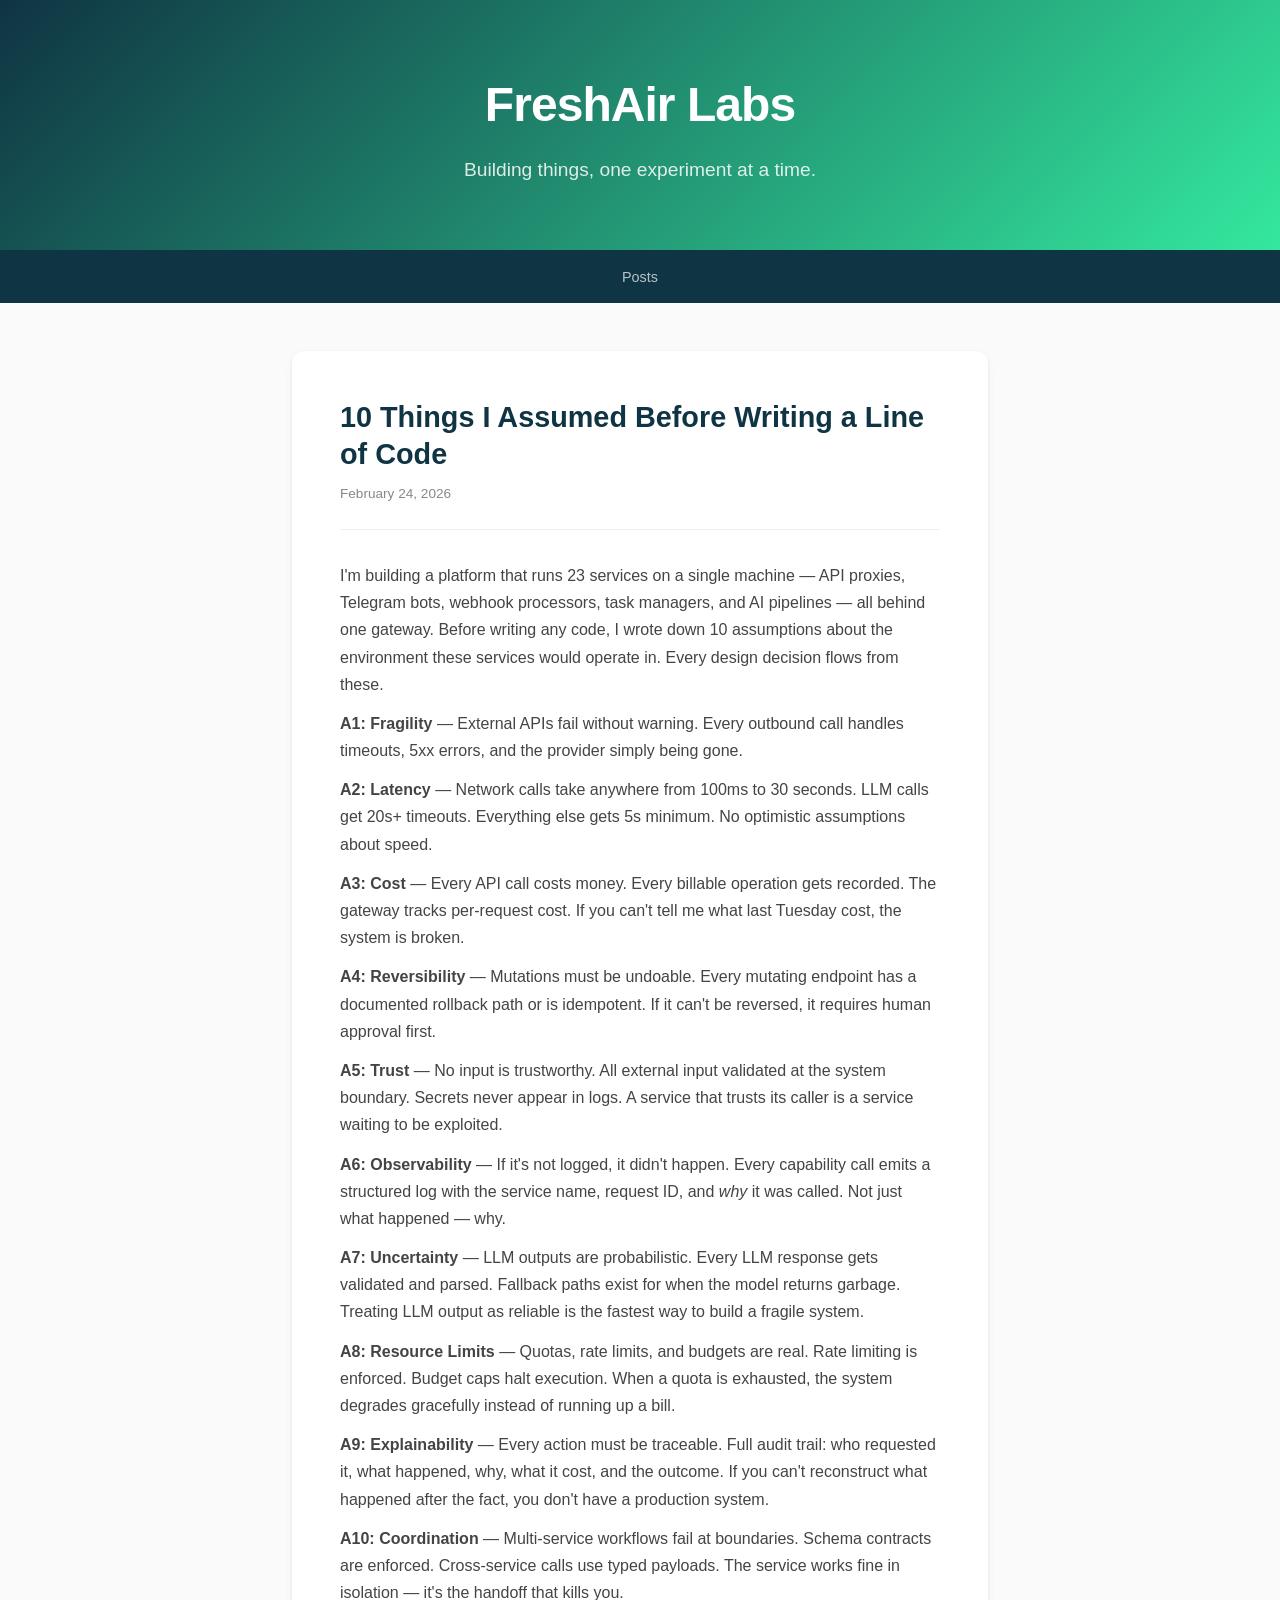
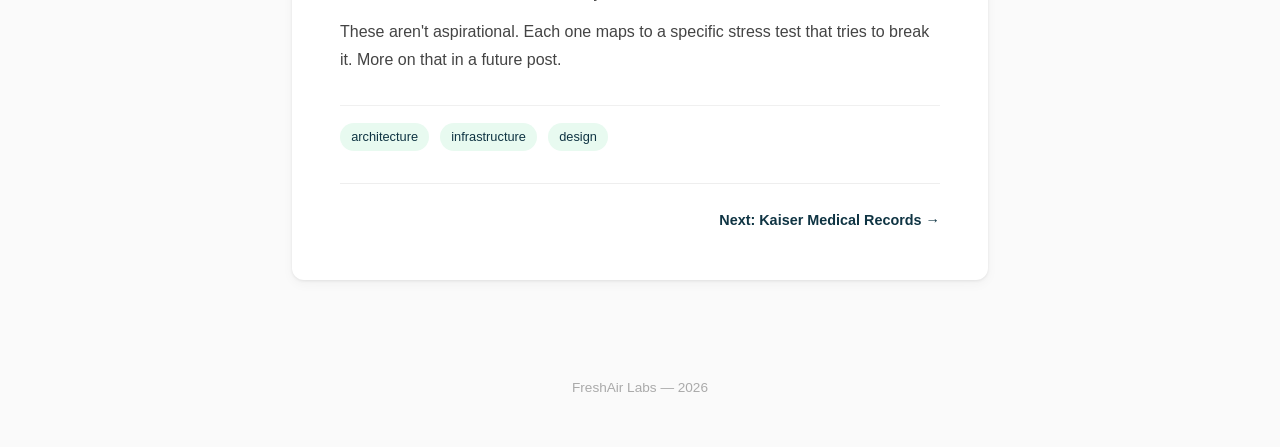
==== posts/10-design-assumptions-for-ai-infrastructure.html @ 237ab82a "Rename flux post slug to 10-design-assumptions-for-ai-infrastructure" ====
<!DOCTYPE html>
<html lang="en">
<head>
    <meta charset="UTF-8">
    <meta name="viewport" content="width=device-width, initial-scale=1.0">
    <title>10 Things I Assumed Before Writing a Line of Code — FreshAir Labs</title>
    <meta name="description" content="Before building a platform with 23 services on one machine, I wrote down 10 assumptions about the environment. Every design decision flows from these.">
    <meta property="og:title" content="10 Things I Assumed Before Writing a Line of Code">
    <meta property="og:description" content="Before building a platform with 23 services on one machine, I wrote down 10 assumptions about the environment.">
    <meta property="og:type" content="article">
    <meta property="og:url" content="https://freshairlabs.com/posts/10-design-assumptions-for-ai-infrastructure">
    <meta property="article:published_time" content="2026-02-24">
    <meta name="twitter:card" content="summary">
    <link rel="canonical" href="https://freshairlabs.com/posts/10-design-assumptions-for-ai-infrastructure">
    <link rel="stylesheet" href="/style.css">
</head>
<body>
    <header>
        <h1><a href="/">FreshAir Labs</a></h1>
        <p>Building things, one experiment at a time.</p>
    </header>

    <nav>
        <a href="/">Posts</a>
    </nav>

    <main>
        <article class="post">
            <h1>10 Things I Assumed Before Writing a Line of Code</h1>
            <div class="post-meta">
                <time datetime="2026-02-24">February 24, 2026</time>
            </div>

            <p>I'm building a platform that runs 23 services on a single machine — API proxies, Telegram bots, webhook processors, task managers, and AI pipelines — all behind one gateway. Before writing any code, I wrote down 10 assumptions about the environment these services would operate in. Every design decision flows from these.</p>

            <p><strong>A1: Fragility</strong> — External APIs fail without warning. Every outbound call handles timeouts, 5xx errors, and the provider simply being gone.</p>

            <p><strong>A2: Latency</strong> — Network calls take anywhere from 100ms to 30 seconds. LLM calls get 20s+ timeouts. Everything else gets 5s minimum. No optimistic assumptions about speed.</p>

            <p><strong>A3: Cost</strong> — Every API call costs money. Every billable operation gets recorded. The gateway tracks per-request cost. If you can't tell me what last Tuesday cost, the system is broken.</p>

            <p><strong>A4: Reversibility</strong> — Mutations must be undoable. Every mutating endpoint has a documented rollback path or is idempotent. If it can't be reversed, it requires human approval first.</p>

            <p><strong>A5: Trust</strong> — No input is trustworthy. All external input validated at the system boundary. Secrets never appear in logs. A service that trusts its caller is a service waiting to be exploited.</p>

            <p><strong>A6: Observability</strong> — If it's not logged, it didn't happen. Every capability call emits a structured log with the service name, request ID, and <em>why</em> it was called. Not just what happened — why.</p>

            <p><strong>A7: Uncertainty</strong> — LLM outputs are probabilistic. Every LLM response gets validated and parsed. Fallback paths exist for when the model returns garbage. Treating LLM output as reliable is the fastest way to build a fragile system.</p>

            <p><strong>A8: Resource Limits</strong> — Quotas, rate limits, and budgets are real. Rate limiting is enforced. Budget caps halt execution. When a quota is exhausted, the system degrades gracefully instead of running up a bill.</p>

            <p><strong>A9: Explainability</strong> — Every action must be traceable. Full audit trail: who requested it, what happened, why, what it cost, and the outcome. If you can't reconstruct what happened after the fact, you don't have a production system.</p>

            <p><strong>A10: Coordination</strong> — Multi-service workflows fail at boundaries. Schema contracts are enforced. Cross-service calls use typed payloads. The service works fine in isolation — it's the handoff that kills you.</p>

            <p>These aren't aspirational. Each one maps to a specific stress test that tries to break it. More on that in a future post.</p>

            <div class="tags">
                <span class="tag">architecture</span>
                <span class="tag">infrastructure</span>
                <span class="tag">design</span>
            </div>

            <div class="post-nav">
                <span></span>
                <a href="/posts/llm-on-kaiser-medical-records">Next: Kaiser Medical Records &rarr;</a>
            </div>
        </article>
    </main>

    <footer>
        FreshAir Labs &mdash; 2026
    </footer>
</body>
</html>
---- style.css ----
* { margin: 0; padding: 0; box-sizing: border-box; }

body {
    font-family: -apple-system, BlinkMacSystemFont, 'Segoe UI', Roboto, sans-serif;
    color: #1a1a2e;
    background: #fafafa;
    line-height: 1.7;
}

header {
    background: linear-gradient(135deg, #0f3443 0%, #34e89e 100%);
    color: white;
    padding: 4rem 2rem;
    text-align: center;
}

header h1 {
    font-size: 3rem;
    font-weight: 700;
    letter-spacing: -0.02em;
    margin-bottom: 0.5rem;
}

header h1 a {
    color: white;
    text-decoration: none;
}

header p {
    font-size: 1.2rem;
    opacity: 0.85;
    max-width: 600px;
    margin: 0 auto;
}

nav {
    background: #0f3443;
    padding: 0.8rem 2rem;
    text-align: center;
    position: sticky;
    top: 0;
    z-index: 10;
}

nav a {
    color: rgba(255,255,255,0.7);
    text-decoration: none;
    margin: 0 1rem;
    font-size: 0.9rem;
    transition: color 0.2s;
}

nav a:hover, nav a.active {
    color: #34e89e;
}

main {
    max-width: 760px;
    margin: 0 auto;
    padding: 3rem 2rem;
}

/* Index page cards */
.entries {
    display: flex;
    flex-direction: column;
    gap: 2.5rem;
}

.entry-card {
    background: white;
    border-radius: 12px;
    padding: 2rem;
    box-shadow: 0 1px 3px rgba(0,0,0,0.08), 0 4px 12px rgba(0,0,0,0.04);
    border-left: 4px solid #34e89e;
    transition: transform 0.2s;
}

.entry-card:hover {
    transform: translateY(-2px);
}

.entry-card a {
    text-decoration: none;
    color: inherit;
}

.entry-card h2 {
    font-size: 1.4rem;
    font-weight: 700;
    color: #0f3443;
    margin-bottom: 0.5rem;
    line-height: 1.3;
}

.entry-card .preview {
    color: #666;
    font-size: 0.95rem;
    margin-bottom: 0.75rem;
}

.entry-card time {
    font-size: 0.85rem;
    color: #888;
}

.entry-card .read-more {
    color: #34e89e;
    font-weight: 600;
    font-size: 0.9rem;
}

/* Post page */
article.post {
    background: white;
    border-radius: 12px;
    padding: 3rem;
    box-shadow: 0 1px 3px rgba(0,0,0,0.08), 0 4px 12px rgba(0,0,0,0.04);
}

article.post h1 {
    font-size: 1.8rem;
    font-weight: 700;
    color: #0f3443;
    line-height: 1.3;
    margin-bottom: 0.5rem;
}

article.post .post-meta {
    font-size: 0.85rem;
    color: #888;
    margin-bottom: 2rem;
    padding-bottom: 1.5rem;
    border-bottom: 1px solid #f0f0f0;
}

article.post h2 {
    font-size: 1.2rem;
    font-weight: 600;
    margin: 2rem 0 0.75rem;
    color: #0f3443;
}

article.post p {
    color: #444;
    font-size: 1rem;
    margin-bottom: 0.75rem;
}

.tags {
    margin-top: 2rem;
    padding-top: 1rem;
    border-top: 1px solid #f0f0f0;
}

.tag {
    display: inline-block;
    background: #e8faf0;
    color: #0f3443;
    padding: 0.2rem 0.7rem;
    border-radius: 20px;
    font-size: 0.8rem;
    margin-right: 0.4rem;
}

.post-nav {
    margin-top: 2rem;
    padding-top: 1.5rem;
    border-top: 1px solid #eee;
    display: flex;
    justify-content: space-between;
    font-size: 0.9rem;
}

.post-nav a {
    color: #0f3443;
    text-decoration: none;
    font-weight: 600;
}

.post-nav a:hover {
    color: #34e89e;
}

footer {
    text-align: center;
    padding: 3rem 2rem;
    color: #aaa;
    font-size: 0.85rem;
}

@media (max-width: 600px) {
    header { padding: 3rem 1.5rem; }
    header h1 { font-size: 2.2rem; }
    main { padding: 2rem 1rem; }
    article.post { padding: 1.5rem; }
}
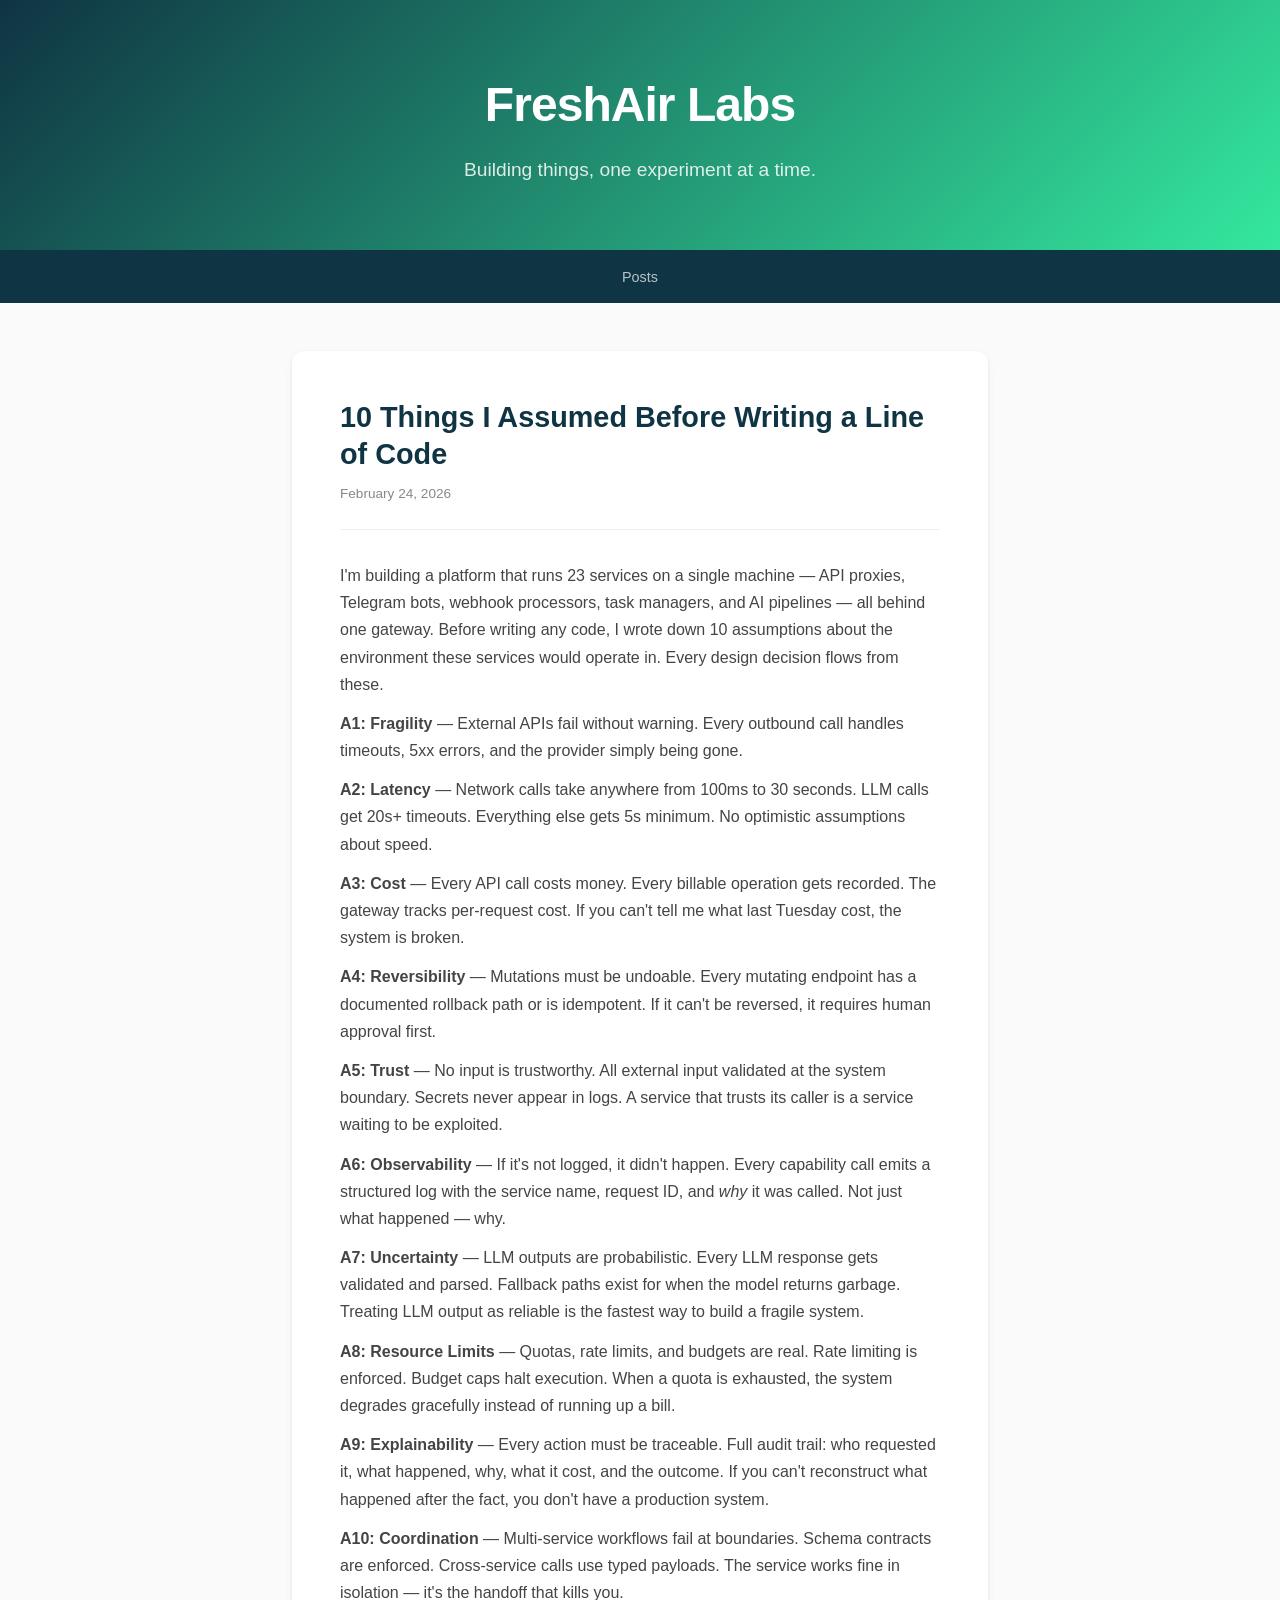
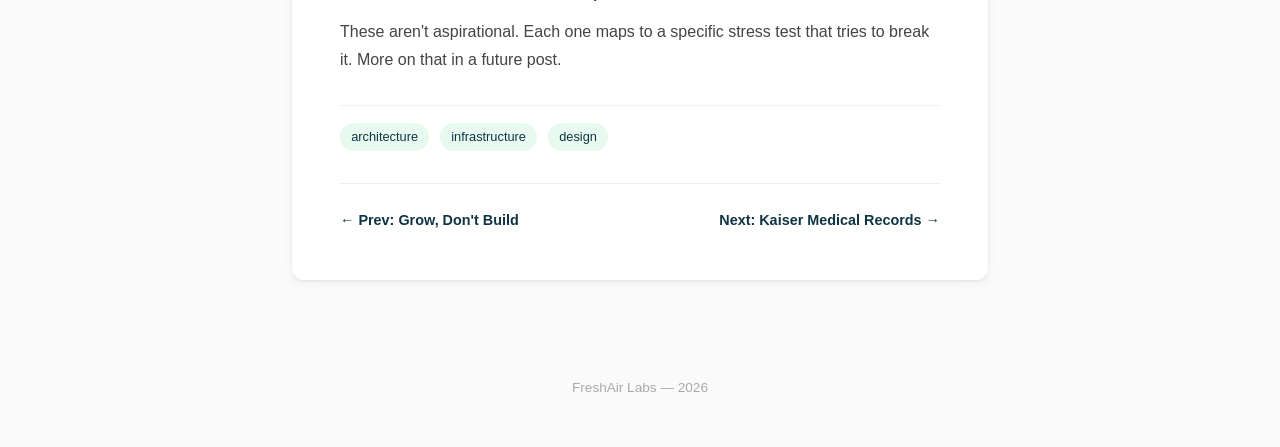
==== commit 8597be4c: "Add "Grow, Don't Build" post — moved from nicolasventures.com Co-Authored-By: Claude Opus 4.6 <norep" ====
--- a/posts/10-design-assumptions-for-ai-infrastructure.html
+++ b/posts/10-design-assumptions-for-ai-infrastructure.html
@@ -62,7 +62,7 @@
             </div>
 
             <div class="post-nav">
-                <span></span>
+                <a href="/posts/grow-dont-build">&larr; Prev: Grow, Don't Build</a>
                 <a href="/posts/llm-on-kaiser-medical-records">Next: Kaiser Medical Records &rarr;</a>
             </div>
         </article>
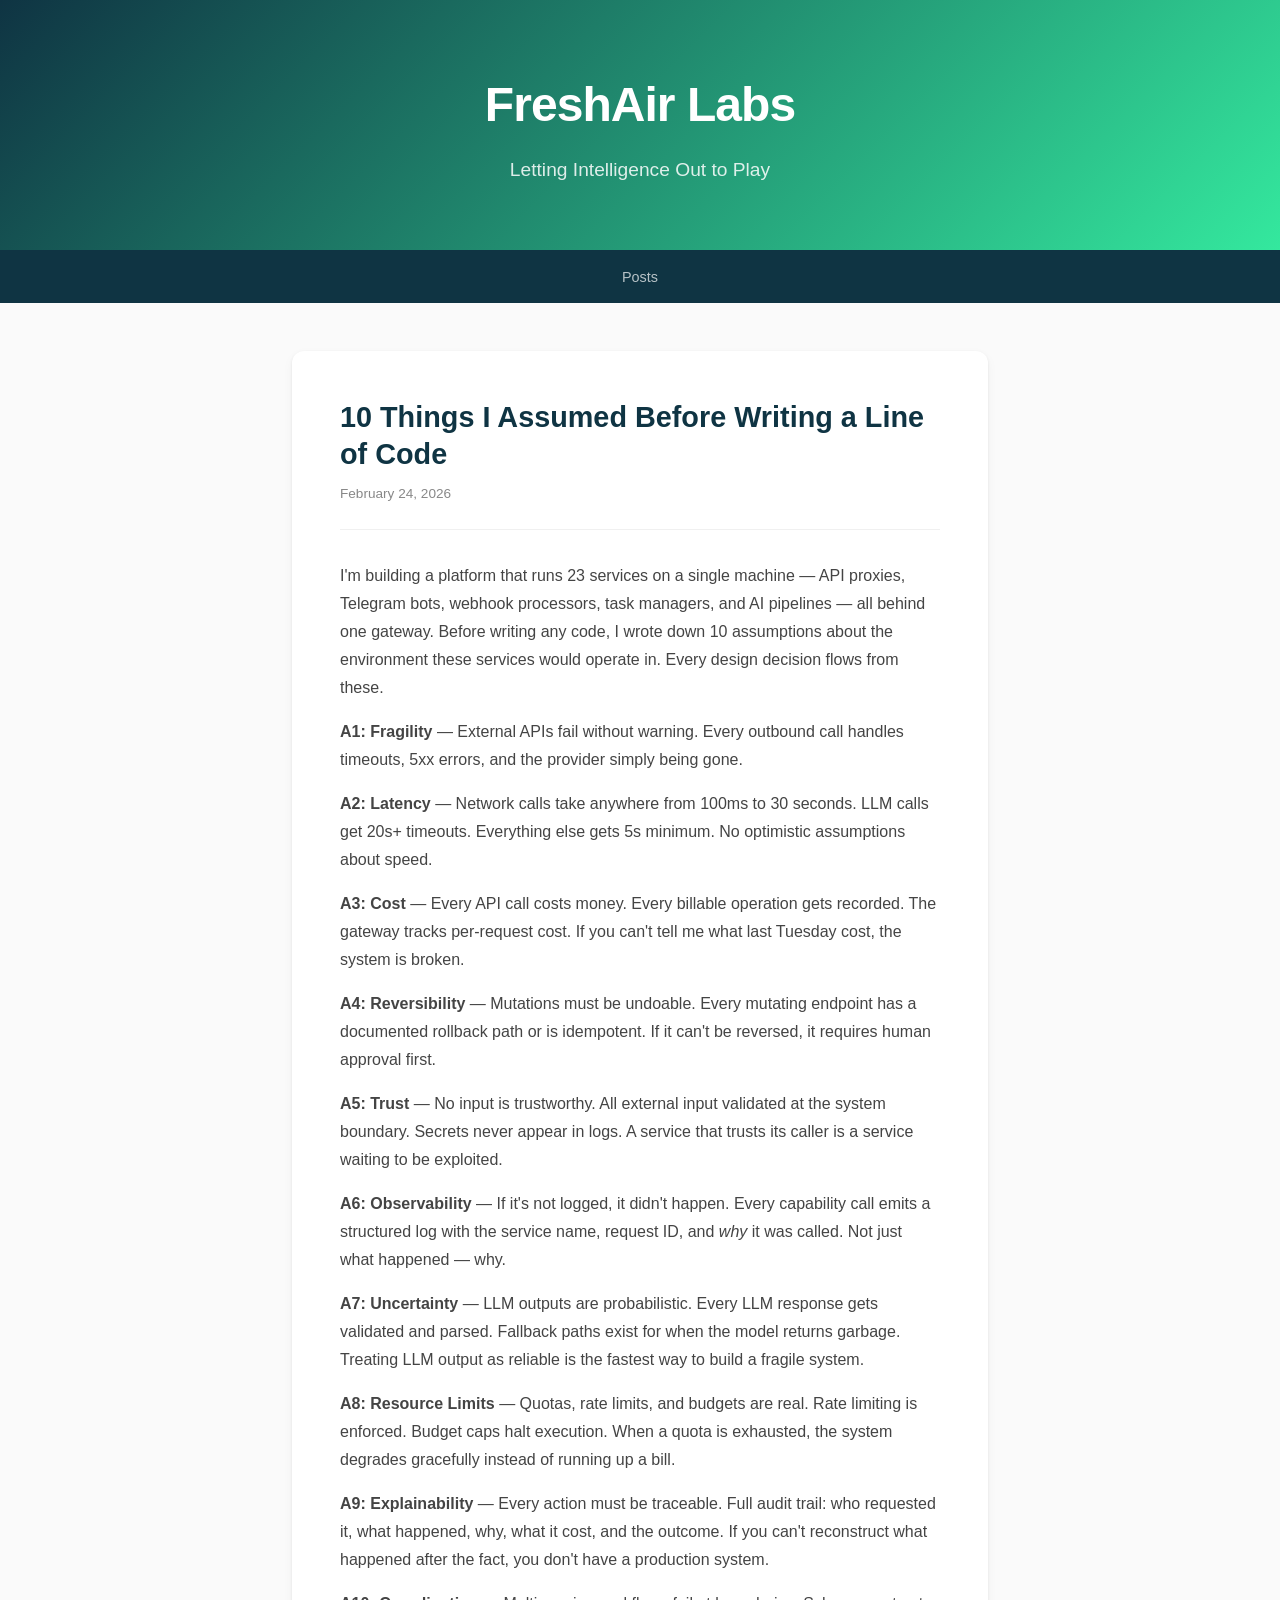
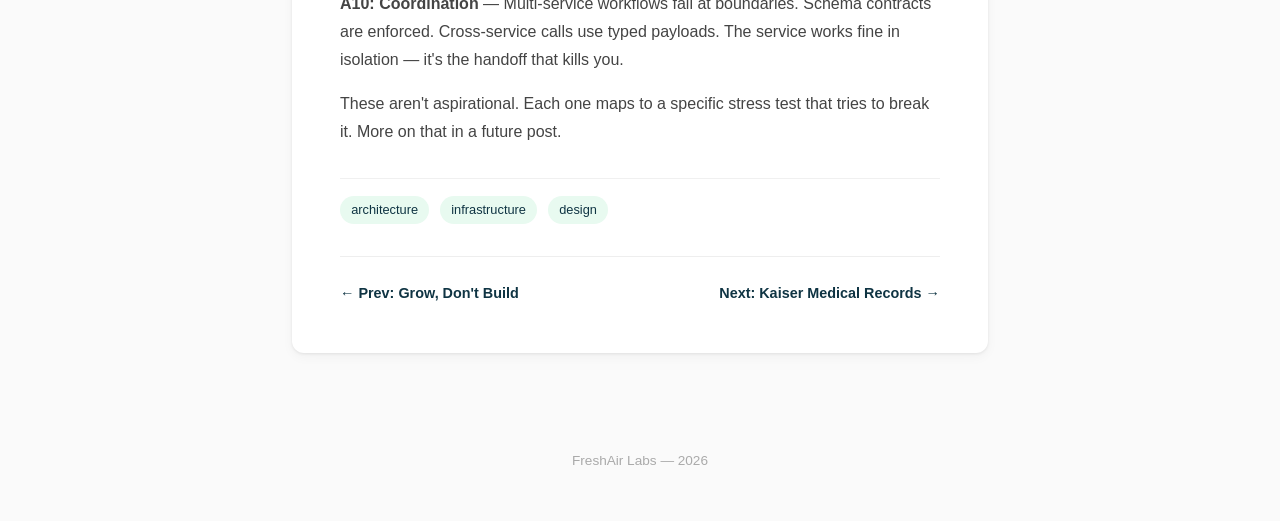
==== commit a7e6f4cc: "Update tagline across all posts, add TLDR to agents post Co-Authored-By: Claude Opus 4.6 <noreply@an" ====
--- a/posts/10-design-assumptions-for-ai-infrastructure.html
+++ b/posts/10-design-assumptions-for-ai-infrastructure.html
@@ -17,7 +17,7 @@
 <body>
     <header>
         <h1><a href="/">FreshAir Labs</a></h1>
-        <p>Building things, one experiment at a time.</p>
+        <p>Letting Intelligence Out to Play</p>
     </header>
 
     <nav>
--- a/style.css
+++ b/style.css
@@ -134,17 +134,50 @@
     border-bottom: 1px solid #f0f0f0;
 }
 
+article.post hr {
+    border: none;
+    border-top: 1px solid #e0e0e0;
+    margin: 2.5rem 0;
+}
+
 article.post h2 {
-    font-size: 1.2rem;
+    font-size: 1.3rem;
+    font-weight: 700;
+    margin: 2rem 0 0.75rem;
+    color: #0f3443;
+}
+
+article.post h3 {
+    font-size: 1.1rem;
     font-weight: 600;
-    margin: 2rem 0 0.75rem;
+    margin: 1.75rem 0 0.5rem;
     color: #0f3443;
 }
 
 article.post p {
     color: #444;
     font-size: 1rem;
-    margin-bottom: 0.75rem;
+    margin-bottom: 1rem;
+    line-height: 1.75;
+}
+
+article.post ul {
+    margin: 0.75rem 0 1.25rem 1.5rem;
+    color: #444;
+}
+
+article.post li {
+    margin-bottom: 0.5rem;
+    line-height: 1.65;
+}
+
+article.post blockquote {
+    border-left: 3px solid #34e89e;
+    margin: 1.5rem 0;
+    padding: 0.75rem 1.25rem;
+    background: #f8fdfb;
+    color: #333;
+    font-style: italic;
 }
 
 .tags {
